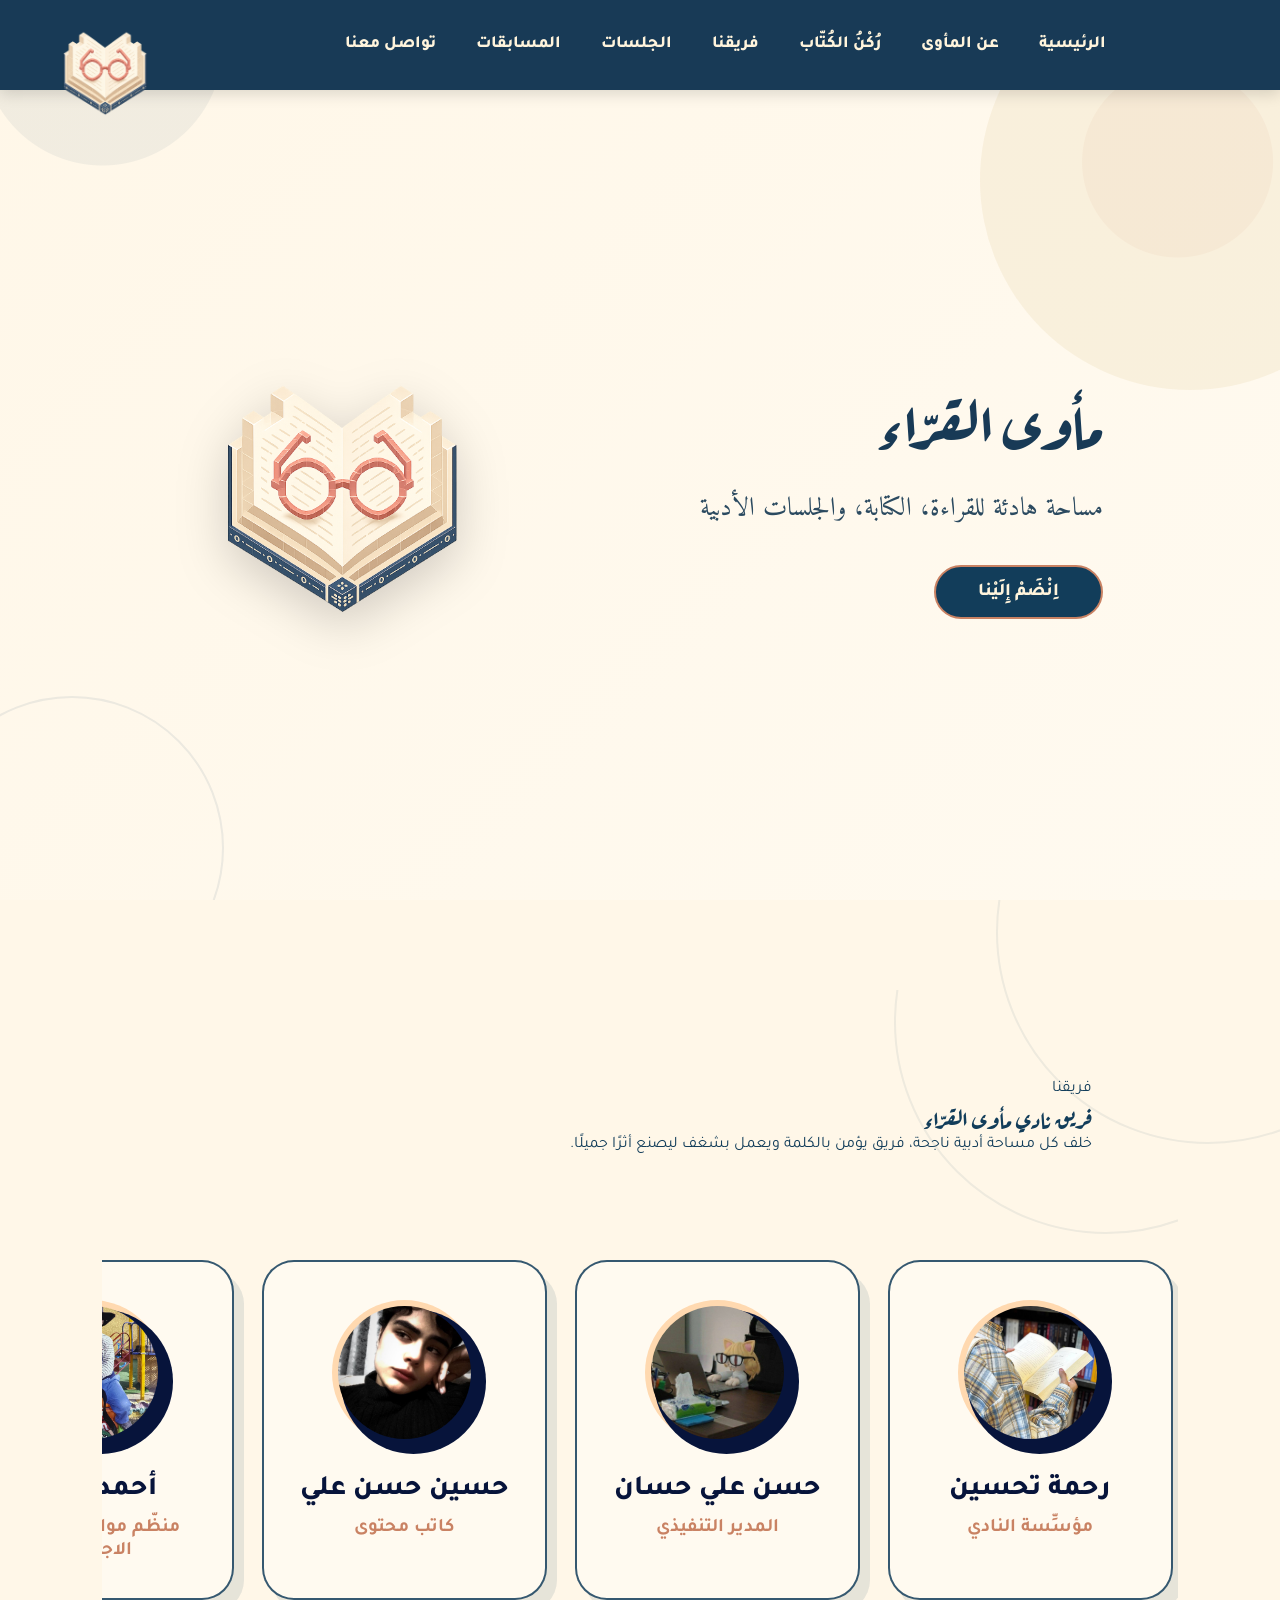
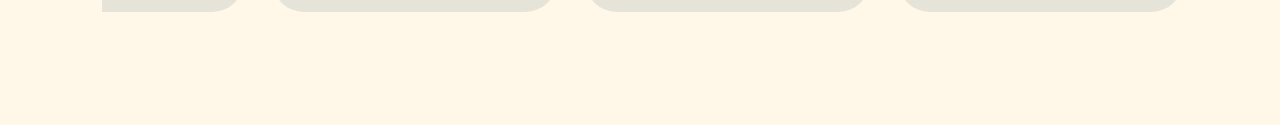
==== index.html @ 98de9f47 "Add files via upload" ====
<!DOCTYPE html>
<html lang="ar" dir="rtl">
<head>
  <meta charset="UTF-8">
  <meta name="viewport" content="width=device-width, initial-scale=1.0">
  <link rel="stylesheet" href="style.css">
  <link rel="icon" href="logo.png">
  <link href="https://fonts.googleapis.com/css2?family=Aref+Ruqaa:wght@400;700&display=swap" rel="stylesheet">
  <link href="https://fonts.googleapis.com/css2?family=Cairo:wght@500;700&display=swap" rel="stylesheet">
  <link href="https://fonts.googleapis.com/css2?family=Amiri:wght@400;700&display=swap" rel="stylesheet">
  <title>مأوى القرّاء</title>
</head>
<body>
<header>
  <img src="logo.png" alt="شعار مأوى القرّاء" class="logo">
  <nav class="nav">
    <a href="index.html">الرئيسية</a>
    <a href="about.html">عن المأوى</a>
    <a href="writers.html">رُكْنُ الكُتّاب</a>
    <a href="index.html#team">فريقنا</a>
    <a href="sessions.html">الجلسات</a>
    <a href="competitions.html">المسابقات</a>
    <a href="contact.html">تواصل معنا</a>
  </nav>
</header>
<section class="hero">
  <div class="hero-content">
    <h1>مأوى القرّاء</h1>
    <p>مساحة هادئة للقراءة، الكتابة، والجلسات الأدبية</p>
    <a href="join.html" class="hero-btn">اِنْضَمْ إِلَيْنا</a>
  </div>

  <img src="logo.png" alt="مأوى القراء" class="hero-logo">
</section>
<section class="team-section">
  <div class="team-section" id="team">
    <span>فريقنا</span>
    <h2>فريق نادي مأوى القرّاء</h2>
    <p>
      خلف كل مساحة أدبية ناجحة، فريق يؤمن بالكلمة ويعمل بشغف ليصنع أثرًا جميلًا.
    </p>
  </div>

  <div class="team-slider">

    <div class="team-card">
      <div class="team-img">
        <img src="founder.jpg" alt="عضو الفريق">
      </div>
      <h3>رحمة تحسين</h3>
      <p>مؤسِّسة النادي</p>
    </div>

    <div class="team-card">
      <div class="team-img">
        <img src="حسن.jpg" alt="عضو الفريق">
      </div>
      <h3>حسن علي حسان</h3>
      <p>المدير التنفيذي</p>
    </div>

    <div class="team-card">
      <div class="team-img">
        <img src="photo_2026-06-28_19-36-22.jpg" alt="عضو الفريق">
      </div>
      <h3>حسين حسن علي</h3>
      <p>كاتب محتوى </p>
    </div>

    <div class="team-card">
      <div class="team-img">
        <img src="احمد.jpg" alt="عضو الفريق">
      </div>
      <h3>أحمد قتيبة </h3>
      <p>منظّم مواقع التواصل الاجتماعي </p>
    </div>

    
        <div class="team-card">
 <div class="team-img"><img src="دانة.jpg" alt="عضو الفريق"></div>
      <h3>فاطمة علي</h3>
      <p>مصممة جرافيك</p>
    </div>
        
        <div class="team-card">
 <div class="team-img"><img src="دانة.jpg" alt="عضو الفريق"></div>
      <h3>حسن المندلاوي</h3>
      <p>مسؤول الدراسات والمحتوى</p>
    </div>
        <div class="team-card">
 <div class="team-img"><img src="دانة.jpg" alt="عضو الفريق"></div>
      <h3>دانةحسام</h3>
      <p>كاتبة </p>
    </div>



  </div>
</section>
</body>
</html>
---- style.css ----
@import url('https://fonts.googleapis.com/css2?family=Aref+Ruqaa:wght@400;700&family=Amiri:wght@400;700&family=Cairo:wght@400;600;700;800&family=Tajawal:wght@400;500;700;800&display=swap');

:root {
  --blue: #123d5a;
  --blue-dark: #0f3048;
  --blue-header: #183a56;
  --cream: #fff7e8;
  --cream-light: #fffaf0;
  --cream-text: #fff4dc;
  --gold: #f4e6c8;
  --peach: #c98263;
  --peach-light: #d89a7a;
  --text: #2b4a60;
  --border: rgba(201, 130, 99, 0.35);
  --shadow: rgba(18, 61, 90, 0.12);
}

* {
  margin: 0;
  padding: 0;
  box-sizing: border-box;
}

html {
  scroll-behavior: smooth;
}

body {
  background-color: var(--cream);
  color: var(--blue);
  direction: rtl;
  font-family: 'Tajawal', sans-serif;
}

body,
input,
select,
textarea,
button,
a {
  font-family: 'Tajawal', sans-serif;
}

h1,
h2,
h3,
.writers-card h2,
.published-writings h2,
.writing-card h3 {
  font-family: 'Aref Ruqaa', serif;
}

a {
  text-decoration: none;
}

img {
  max-width: 100%;
  display: block;
}

header {
  width: 100%;
  height: 90px;
  background-color: var(--blue-header);
  display: flex;
  align-items: center;
  justify-content: center;
  position: relative;
  box-shadow: 0 4px 14px rgba(0, 0, 0, 0.14);
  overflow: visible;
  z-index: 20;
}

.logo {
  width: 140px;
  height: auto;
  position: absolute;
  left: 55px;
  top: 15px;
  z-index: 10;
}

.nav {
  display: flex;
  align-items: center;
  justify-content: center;
  gap: 70px;
}

.nav a {
  color: var(--cream-text);
  font-size: 18px;
  font-weight: 800;
  transition: 0.3s ease;
}

.nav a:hover,
.nav a:focus {
  color: #d98b6f;
  transform: translateY(-3px);
  outline: none;
}

.nav button:focus {
  border: 2px solid var(--peach-light);
  outline: none;
}

.hero {
  min-height: calc(100vh - 90px);
  background: linear-gradient(135deg, #f8f0e3, #fff9ee);
  display: flex;
  align-items: center;
  justify-content: space-around;
  gap: 45px;
  direction: rtl;
  position: relative;
  overflow: hidden;
  padding: 60px 8%;
}

.hero::before {
  content: '';
  position: absolute;
  width: 420px;
  height: 420px;
  background-color: rgba(232, 214, 176, 0.28);
  border-radius: 50%;
  top: -120px;
  right: -120px;
}

.hero::after {
  content: '';
  position: absolute;
  width: 300px;
  height: 300px;
  border: 2px solid rgba(24, 58, 86, 0.08);
  border-radius: 50%;
  bottom: -100px;
  left: -80px;
}

.hero-content {
  position: relative;
  z-index: 2;
  text-align: right;
}

.hero-content h1 {
  color: var(--blue-header);
  font-size: 62px;
  margin-bottom: 18px;
}

.hero-content p {
  color: var(--text);
  font-family: 'Amiri', serif;
  font-size: 26px;
  font-weight: 400;
  line-height: 1.8;
  margin-bottom: 32px;
}

.hero-content button,
.hero-btn {
  display: inline-block;
  background-color: var(--blue);
  color: var(--cream-text);
  border: 2px solid var(--peach);
  padding: 14px 42px;
  border-radius: 30px;
  font-size: 18px;
  font-weight: 800;
  cursor: pointer;
  transition: 0.3s ease;
}

.hero-content button:hover,
.hero-btn:hover {
  background-color: var(--blue-dark);
  transform: translateY(-3px);
}

.hero-logo {
  width: 330px;
  position: relative;
  z-index: 2;
  filter: drop-shadow(0 15px 25px rgba(0, 0, 0, 0.18));
}

.join-page,
.thanks-page {
  min-height: calc(100vh - 90px);
  background-color: var(--cream);
  display: flex;
  align-items: center;
  justify-content: center;
  padding: 70px 10%;
  direction: rtl;
  position: relative;
  overflow: hidden;
}

.join-card,
.thanks-card,
.writers-card {
  width: 100%;
  max-width: 780px;
  background-color: var(--cream-light);
  border: 2px solid var(--border);
  border-radius: 35px;
  padding: 55px 60px;
  text-align: center;
  box-shadow: 0 18px 45px var(--shadow);
  position: relative;
  z-index: 1;
}

.join-label,
.writers-label {
  display: inline-block;
  color: var(--peach);
  font-size: 22px;
  font-weight: 800;
  margin-bottom: 15px;
}

.join-card h1,
.writers-card h2 {
  color: var(--blue);
  font-size: 42px;
  margin-bottom: 18px;
}

.join-card p,
.form-note {
  color: var(--blue);
  font-size: 20px;
  line-height: 1.9;
  margin-bottom: 32px;
}

.join-form,
.writers-form {
  display: flex;
  flex-direction: column;
  gap: 18px;
}

.join-form input,
.join-form textarea,
.writers-form input,
.writers-form select,
.writers-form textarea {
  width: 100%;
  padding: 16px 20px;
  border: 2px solid var(--border);
  border-radius: 18px;
  background-color: #fff;
  color: var(--blue);
  font-size: 18px;
  outline: none;
  direction: rtl;
}

.join-form textarea,
.writers-form textarea {
  min-height: 150px;
  resize: vertical;
  line-height: 1.8;
}

.join-form input:focus,
.join-form textarea:focus,
.writers-form input:focus,
.writers-form select:focus,
.writers-form textarea:focus {
  border-color: var(--peach);
  box-shadow: 0 0 0 4px rgba(201, 130, 99, 0.12);
}

.join-form button,
.writers-form button,
.thanks-btn {
  align-self: center;
  display: inline-block;
  background-color: var(--blue);
  color: var(--cream-text);
  border: 2px solid var(--peach);
  padding: 14px 48px;
  border-radius: 30px;
  font-size: 20px;
  font-weight: 800;
  cursor: pointer;
  transition: 0.3s ease;
}

.join-form button:hover,
.writers-form button:hover,
.thanks-btn:hover {
  background-color: var(--blue-dark);
  transform: translateY(-3px);
  box-shadow: 0 8px 20px rgba(18, 61, 90, 0.15);
}

.thanks-page::before,
.about-hero::before {
  content: '';
  position: absolute;
  width: 420px;
  height: 420px;
  border-radius: 50%;
  background-color: rgba(238, 222, 190, 0.45);
  top: 40px;
  right: 80px;
  z-index: 0;
}

.thanks-page::after,
.about-hero::after {
  content: '';
  position: absolute;
  width: 320px;
  height: 320px;
  border: 3px solid rgba(18, 61, 90, 0.08);
  border-radius: 50%;
  bottom: 45px;
  left: 70px;
  z-index: 0;
}

.thanks-icon {
  width: 75px;
  height: 75px;
  margin: 0 auto 25px;
  background-color: var(--blue);
  color: var(--cream-text);
  border: 2px solid var(--peach);
  border-radius: 50%;
  display: flex;
  align-items: center;
  justify-content: center;
  font-size: 42px;
  font-weight: 800;
}

.thanks-card h1 {
  color: var(--blue);
  font-size: 44px;
  margin-bottom: 22px;
}

.thanks-card p {
  color: var(--blue);
  font-size: 23px;
  line-height: 2;
  margin-bottom: 35px;
}

.about-hero {
  min-height: calc(100vh - 90px);
  background-color: var(--cream);
  display: flex;
  align-items: center;
  justify-content: space-between;
  gap: 45px;
  padding: 80px 10%;
  direction: rtl;
  position: relative;
  overflow: hidden;
}

.about-text {
  width: 55%;
  position: relative;
  z-index: 1;
}

.about-text span,
.about-intro span {
  display: inline-block;
  color: var(--peach);
  font-size: 24px;
  font-weight: 800;
  margin-bottom: 18px;
}

.about-text h1 {
  color: var(--blue);
  font-size: 52px;
  line-height: 1.5;
  margin-bottom: 25px;
}

.about-text p {
  color: var(--blue);
  font-size: 24px;
  line-height: 2;
  max-width: 760px;
}

.about-image {
  width: 38%;
  display: flex;
  justify-content: center;
  position: relative;
  z-index: 1;
}

.about-image img {
  width: 360px;
  filter: drop-shadow(0 18px 30px rgba(18, 61, 90, 0.12));
}

.about-goals,
.published-writings,
.writers-form-section {
  background-color: var(--cream);
  padding: 70px 10% 100px;
  text-align: center;
  direction: rtl;
}

.about-goals h2,
.published-writings h2 {
  color: var(--blue);
  font-size: 44px;
  margin-bottom: 45px;
}

.goals-container,
.writings-list {
  display: grid;
  grid-template-columns: repeat(3, 1fr);
  gap: 28px;
}

.goal-card,
.writing-card,
.info-card,
.goal-box {
  background-color: var(--cream-light);
  border: 2px solid var(--border);
  border-radius: 28px;
  padding: 35px 28px;
  box-shadow: 0 14px 35px rgba(18, 61, 90, 0.10);
  transition: 0.3s ease;
}

.goal-card:hover,
.writing-card:hover,
.info-card:hover {
  transform: translateY(-7px);
  box-shadow: 0 20px 45px rgba(18, 61, 90, 0.14);
}

.goal-card h3,
.writing-type,
.writing-card small,
.info-card h2,
.goal-box h3 {
  color: var(--peach);
  font-weight: 800;
}

.goal-card h3,
.writing-card h3 {
  font-size: 28px;
  margin-bottom: 16px;
}

.goal-card p,
.writing-card p,
.info-card p,
.goal-box p {
  color: var(--blue);
  font-size: 19px;
  line-height: 1.9;
}

.about-page-new {
  background-color: var(--cream);
  color: var(--blue);
  direction: rtl;
  overflow: hidden;
}

.about-intro {
  min-height: calc(75vh - 90px);
  padding: 100px 12%;
  display: flex;
  flex-direction: column;
  justify-content: center;
  position: relative;
}

.about-intro::before {
  content: '';
  position: absolute;
  width: 520px;
  height: 520px;
  border-radius: 50%;
  background-color: rgba(238, 222, 190, 0.55);
  left: -120px;
  top: 40px;
}

.about-intro h1,
.about-intro p,
.about-intro span {
  position: relative;
  z-index: 1;
}

.about-intro h1 {
  max-width: 850px;
  font-size: 58px;
  line-height: 1.5;
  margin-bottom: 25px;
}

.about-intro p {
  max-width: 850px;
  font-size: 25px;
  line-height: 2;
}

.about-details {
  padding: 50px 10% 90px;
  display: grid;
  grid-template-columns: repeat(2, minmax(300px, 440px));
  justify-content: center;
  gap: 32px;
}

.info-card h2 {
  font-size: 32px;
  margin-bottom: 20px;
  text-align: center;
}

.info-card p {
  text-align: center;
}

.club-section {
  background-color: var(--blue);
  color: var(--cream-text);
  margin: 0 8%;
  border-radius: 40px;
  padding: 60px 70px;
  display: flex;
  align-items: center;
  justify-content: space-between;
  gap: 45px;
}

.club-text {
  width: 55%;
}

.club-text h2 {
  font-size: 42px;
  margin-bottom: 22px;
}

.club-text p {
  font-size: 22px;
  line-height: 2;
}

.club-points {
  width: 40%;
  display: grid;
  grid-template-columns: 1fr;
  gap: 16px;
}

.club-points p {
  background-color: rgba(255, 250, 240, 0.12);
  border: 1px solid rgba(255, 250, 240, 0.25);
  border-radius: 18px;
  padding: 16px 22px;
  font-size: 20px;
}

.goals-new {
  padding: 100px 10%;
  text-align: center;
}

.goals-new h2 {
  font-size: 46px;
  margin-bottom: 45px;
}

.goals-grid {
  display: grid;
  grid-template-columns: repeat(4, 1fr);
  gap: 22px;
}

.goal-box {
  padding: 32px 25px;
}

.goal-box h3 {
  font-size: 25px;
  margin-bottom: 16px;
}

.about-message {
  margin: 0 10% 100px;
  background-color: var(--cream-light);
  border-right: 8px solid var(--peach);
  border-radius: 28px;
  padding: 45px 55px;
  box-shadow: 0 16px 38px rgba(18, 61, 90, 0.10);
}

.about-message h2 {
  font-size: 38px;
  margin-bottom: 18px;
}

.about-message p {
  font-size: 23px;
  line-height: 2;
}

.founder-card {
  grid-column: 1 / -1;
  max-width: 980px;
  margin: 0 auto 45px;
  display: flex;
  align-items: center;
  justify-content: center;
  gap: 45px;
  padding: 45px 55px;
  text-align: right;
}

.founder-photo {
  width: 260px;
  height: 300px;
  flex-shrink: 0;
  border-radius: 30px;
  overflow: hidden;
  border: 3px solid var(--border);
  box-shadow: 0 14px 30px rgba(18, 61, 90, 0.14);
}

.founder-photo img {
  width: 100%;
  height: 100%;
  object-fit: cover;
  object-position: center;
}

.founder-text {
  max-width: 560px;
}

.founder-text h2 {
  color: var(--peach);
  font-size: 34px;
  margin-bottom: 20px;
}

.founder-text p {
  color: var(--blue);
  font-size: 21px;
  line-height: 2;
}

.published-writings {
  padding-top: 70px;
}

.published-writings h2 {
  margin-bottom: 12px;
}

.published-note {
  color: var(--peach);
  font-size: 21px;
  margin-bottom: 45px;
}

.writing-card {
  text-align: right;
}

.writing-type {
  display: inline-block;
  font-size: 18px;
  margin-bottom: 14px;
}

.writing-card p {
  margin-bottom: 20px;
  white-space: pre-line;
}

.writing-card small {
  font-size: 16px;
}

.writers-form-section {
  padding-bottom: 50px;
  display: flex;
  justify-content: center;
}

.writers-card {
  overflow: hidden;
}

.writers-card::before {
  content: '';
  position: absolute;
  width: 180px;
  height: 180px;
  border-radius: 50%;
  background-color: rgba(238, 222, 190, 0.35);
  top: -70px;
  right: -70px;
}

.writers-card > * {
  position: relative;
  z-index: 1;
}

@media (max-width: 1000px) {
  header {
    height: auto;
    min-height: 90px;
    padding: 18px 20px;
  }

  .logo {
    position: static;
    width: 115px;
    margin-left: 25px;
  }

  .nav {
    gap: 28px;
    flex-wrap: wrap;
  }

  .hero,
  .about-hero,
  .club-section,
  .founder-card {
    flex-direction: column;
    text-align: center;
  }

  .hero-content,
  .about-text {
    text-align: center;
  }

  .about-text,
  .about-image,
  .club-text,
  .club-points {
    width: 100%;
  }

  .goals-container,
  .writings-list,
  .goals-grid {
    grid-template-columns: repeat(2, 1fr);
  }
}

@media (max-width: 650px) {
  .nav {
    gap: 16px;
  }

  .nav a {
    font-size: 15px;
  }

  .hero-content h1,
  .about-intro h1 {
    font-size: 40px;
  }

  .hero-content p,
  .about-intro p,
  .about-text p,
  .thanks-card p {
    font-size: 19px;
  }

  .join-card,
  .thanks-card,
  .writers-card,
  .about-message,
  .club-section,
  .founder-card {
    padding: 35px 25px;
  }

  .goals-container,
  .writings-list,
  .goals-grid,
  .about-details {
    grid-template-columns: 1fr;
  }
}
.page-section {
  min-height: calc(100vh - 90px);
  background-color: #fff7e8;
  padding: 90px 10%;
  text-align: center;
  direction: rtl;
}

.section-label {
  display: inline-block;
  color: #c98263;
  font-size: 22px;
  font-weight: bold;
  margin-bottom: 16px;
}

.page-section h1,
.contact-card h1 {
  color: #123d5a;
  font-size: 48px;
  margin-bottom: 22px;
}

.page-section > p,
.contact-card p {
  color: #123d5a;
  font-size: 22px;
  line-height: 2;
  max-width: 850px;
  margin: 0 auto 45px;
}

.cards-grid {
  display: grid;
  grid-template-columns: repeat(3, 1fr);
  gap: 28px;
  margin-top: 35px;
}

.info-card {
  background-color: #fffaf0;
  border: 2px solid rgba(201, 130, 99, 0.35);
  border-radius: 28px;
  padding: 35px 28px;
  box-shadow: 0 14px 35px rgba(18, 61, 90, 0.10);
  transition: 0.3s;
}

.info-card:hover {
  transform: translateY(-7px);
}

.info-card h2 {
  color: #c98263;
  font-size: 30px;
  margin-bottom: 18px;
}

.info-card p {
  color: #123d5a;
  font-size: 20px;
  line-height: 1.9;
}

.contact-page {
  min-height: calc(100vh - 90px);
  background-color: #fff7e8;
  display: flex;
  justify-content: center;
  align-items: center;
  padding: 80px 10%;
  direction: rtl;
}

.contact-card {
  width: 100%;
  max-width: 760px;
  background-color: #fffaf0;
  border: 2px solid rgba(201, 130, 99, 0.35);
  border-radius: 35px;
  padding: 55px 60px;
  text-align: center;
  box-shadow: 0 18px 45px rgba(18, 61, 90, 0.12);
}

.contact-form {
  display: flex;
  flex-direction: column;
  gap: 18px;
}

.contact-form input,
.contact-form textarea {
  width: 100%;
  padding: 16px 20px;
  border: 2px solid rgba(201, 130, 99, 0.35);
  border-radius: 18px;
  background-color: #fff;
  color: #123d5a;
  font-size: 18px;
  outline: none;
  direction: rtl;
  font-family: 'Tajawal', sans-serif;
}

.contact-form textarea {
  min-height: 150px;
  resize: none;
  line-height: 1.8;
}

.contact-form input:focus,
.contact-form textarea:focus {
  border-color: #c98263;
  box-shadow: 0 0 0 4px rgba(201, 130, 99, 0.12);
}

.contact-form button {
  align-self: center;
  background-color: #123d5a;
  color: #fff4dc;
  border: 2px solid #c98263;
  padding: 14px 48px;
  border-radius: 30px;
  font-size: 20px;
  font-weight: bold;
  cursor: pointer;
  transition: 0.3s;
}

.contact-form button:hover {
  background-color: #0f3048;
  transform: translateY(-3px);
}

@media (max-width: 900px) {
  .cards-grid {
    grid-template-columns: 1fr;
  }

  .page-section h1,
  .contact-card h1 {
    font-size: 38px;
  }

  .page-section > p,
  .contact-card p {
    font-size: 20px;
  }
}
.empty-card {
  max-width: 720px;
  margin: 40px auto 0;
  background-color: #fffaf0;
  border: 2px solid rgba(201, 130, 99, 0.35);
  border-radius: 35px;
  padding: 55px 60px;
  text-align: center;
  box-shadow: 0 18px 45px rgba(18, 61, 90, 0.12);
}

.empty-card h2 {
  color: #123d5a;
  font-size: 34px;
  margin-bottom: 20px;
}

.empty-card p {
  color: #123d5a;
  font-size: 22px;
  line-height: 2;
}

.contact-links {
  display: flex;
  flex-direction: column;
  gap: 18px;
  margin-top: 35px;
  align-items: center;
}

.contact-links a {
  width: 100%;
  max-width: 430px;
  text-decoration: none;
  background-color: #123d5a;
  color: #fff4dc;
  border: 2px solid #c98263;
  border-radius: 28px;
  padding: 15px 25px;
  font-size: 20px;
  font-weight: bold;
  transition: 0.3s;
  font-family: 'Tajawal', sans-serif;
}

.contact-links a:hover {
  background-color: #0f3048;
  transform: translateY(-3px);
  box-shadow: 0 8px 20px rgba(18, 61, 90, 0.15);
}
.team-section {
  background-color: #fff7e8;
  padding: 90px 8%;
  direction: rtl;
  overflow: hidden;
}

.team-heading {
  text-align: center;
  margin-bottom: 55px;
}

.team-heading span {
  display: inline-block;
  color: #c98263;
  font-size: 22px;
  font-weight: 800;
  margin-bottom: 12px;
}

.team-heading h2 {
  color: #123d5a;
  font-size: 48px;
  margin-bottom: 15px;
  font-family: 'Aref Ruqaa', serif;
}

.team-heading p {
  color: #2b4a60;
  font-size: 21px;
  line-height: 1.9;
  max-width: 720px;
  margin: 0 auto;
}

.team-slider {
  display: flex;
  gap: 28px;
  overflow-x: auto;
  scroll-snap-type: x mandatory;
  padding: 15px 5px 35px;
}

.team-slider::-webkit-scrollbar {
  height: 8px;
}

.team-slider::-webkit-scrollbar-track {
  background-color: rgba(18, 61, 90, 0.08);
  border-radius: 20px;
}

.team-slider::-webkit-scrollbar-thumb {
  background-color: #c98263;
  border-radius: 20px;
}

.team-card {
  min-width: 285px;
  background-color: #fffaf0;
  border: 2px solid rgba(18, 61, 90, 0.85);
  border-radius: 32px;
  padding: 38px 25px 35px;
  text-align: center;
  box-shadow: 10px 12px 0 rgba(18, 61, 90, 0.10);
  scroll-snap-align: center;
  transition: 0.3s ease;
}

.team-card:hover {
  transform: translateY(-8px);
  box-shadow: 12px 16px 0 rgba(18, 61, 90, 0.13);
}

.team-img {
  width: 145px;
  height: 145px;
  margin: 0 auto 28px;
  border-radius: 50%;
  padding: 6px;
  background-color: #ffd9b0;
  position: relative;
}

.team-img::after {
  content: "";
  position: absolute;
  width: 100%;
  height: 100%;
  background-color: #07143b;
  border-radius: 50%;
  right: -9px;
  bottom: -9px;
  z-index: 0;
}

.team-img img {
  width: 100%;
  height: 100%;
  object-fit: cover;
  object-position: center;
  border-radius: 50%;
  position: relative;
  z-index: 1;
}

.empty-photo {
  background: linear-gradient(135deg, #ffe2b6, #e26f58);
}

.empty-photo::before {
  content: "";
  width: 100%;
  height: 100%;
  background-color: #e96b56;
  border-radius: 50%;
  display: block;
  position: relative;
  z-index: 1;
}

.team-card h3 {
  color: #07143b;
  font-size: 28px;
  margin-bottom: 10px;
  font-family: 'Tajawal', sans-serif;
  font-weight: 800;
}

.team-card p {
  color: #c98263;
  font-size: 19px;
  font-weight: 700;
}

@media (max-width: 768px) {
  .team-section {
    padding: 70px 6%;
  }

  .team-heading h2 {
    font-size: 38px;
  }

  .team-card {
    min-width: 250px;
  }

  .team-img {
    width: 125px;
    height: 125px;
  }
}
/* خلفية موحدة لكل صفحات الموقع */
body {
  background-color: #fff7e8;
  background-image:
    radial-gradient(circle at 8% 5%, rgba(18, 61, 90, 0.06) 0 120px, transparent 121px),
    radial-gradient(circle at 92% 18%, rgba(201, 130, 99, 0.08) 0 95px, transparent 96px),
    linear-gradient(135deg, #fff7e8, #fffaf0);
  background-attachment: fixed;
}

/* نخلي السكشنات تاخذ نفس الخلفية وما تختلف */
.hero,
.about-page-new,
.about-intro,
.about-details,
.goals-new,
.page-section,
.contact-page,
.join-page,
.thanks-page,
.writers-form-section,
.published-writings,
.team-section {
  background: transparent !important;
}

/* زخرفة ناعمة موحدة للصفحات الداخلية */
.page-section,
.contact-page,
.join-page,
.thanks-page,
.writers-form-section,
.published-writings,
.about-intro,
.team-section {
  position: relative;
  overflow: hidden;
}

.page-section::before,
.contact-page::before,
.join-page::before,
.thanks-page::before,
.writers-form-section::before,
.published-writings::before,
.about-intro::before,
.team-section::before {
  content: "";
  position: absolute;
  width: 420px;
  height: 420px;
  border: 2px solid rgba(18, 61, 90, 0.07);
  border-radius: 50%;
  top: -180px;
  right: -140px;
  z-index: 0;
}

.page-section > *,
.contact-page > *,
.join-page > *,
.thanks-page > *,
.writers-form-section > *,
.published-writings > *,
.about-intro > *,
.team-section > * {
  position: relative;
  z-index: 1;
}
.team-icon-link {
  width: 42px;
  height: 42px;
  background-color: #fff4dc;
  color: #123d5a !important;
  border: 2px solid #c98263;
  border-radius: 50%;
  display: flex;
  align-items: center;
  justify-content: center;
  font-size: 22px !important;
  transition: 0.3s ease;
}

.team-icon-link:hover {
  background-color: #c98263;
  color: #fff4dc !important;
  transform: translateY(-3px);
}
.logo {
  width: 120px;
  height: auto;
  position: absolute;
  left: 45px;
  top: 12px;
  z-index: 10;
}

.nav {
  display: flex;
  gap: 40px;
  align-items: center;
  justify-content: center;
  padding-left: 170px;
}

.nav a {
  font-size: 17px;
  font-weight: 800;
}
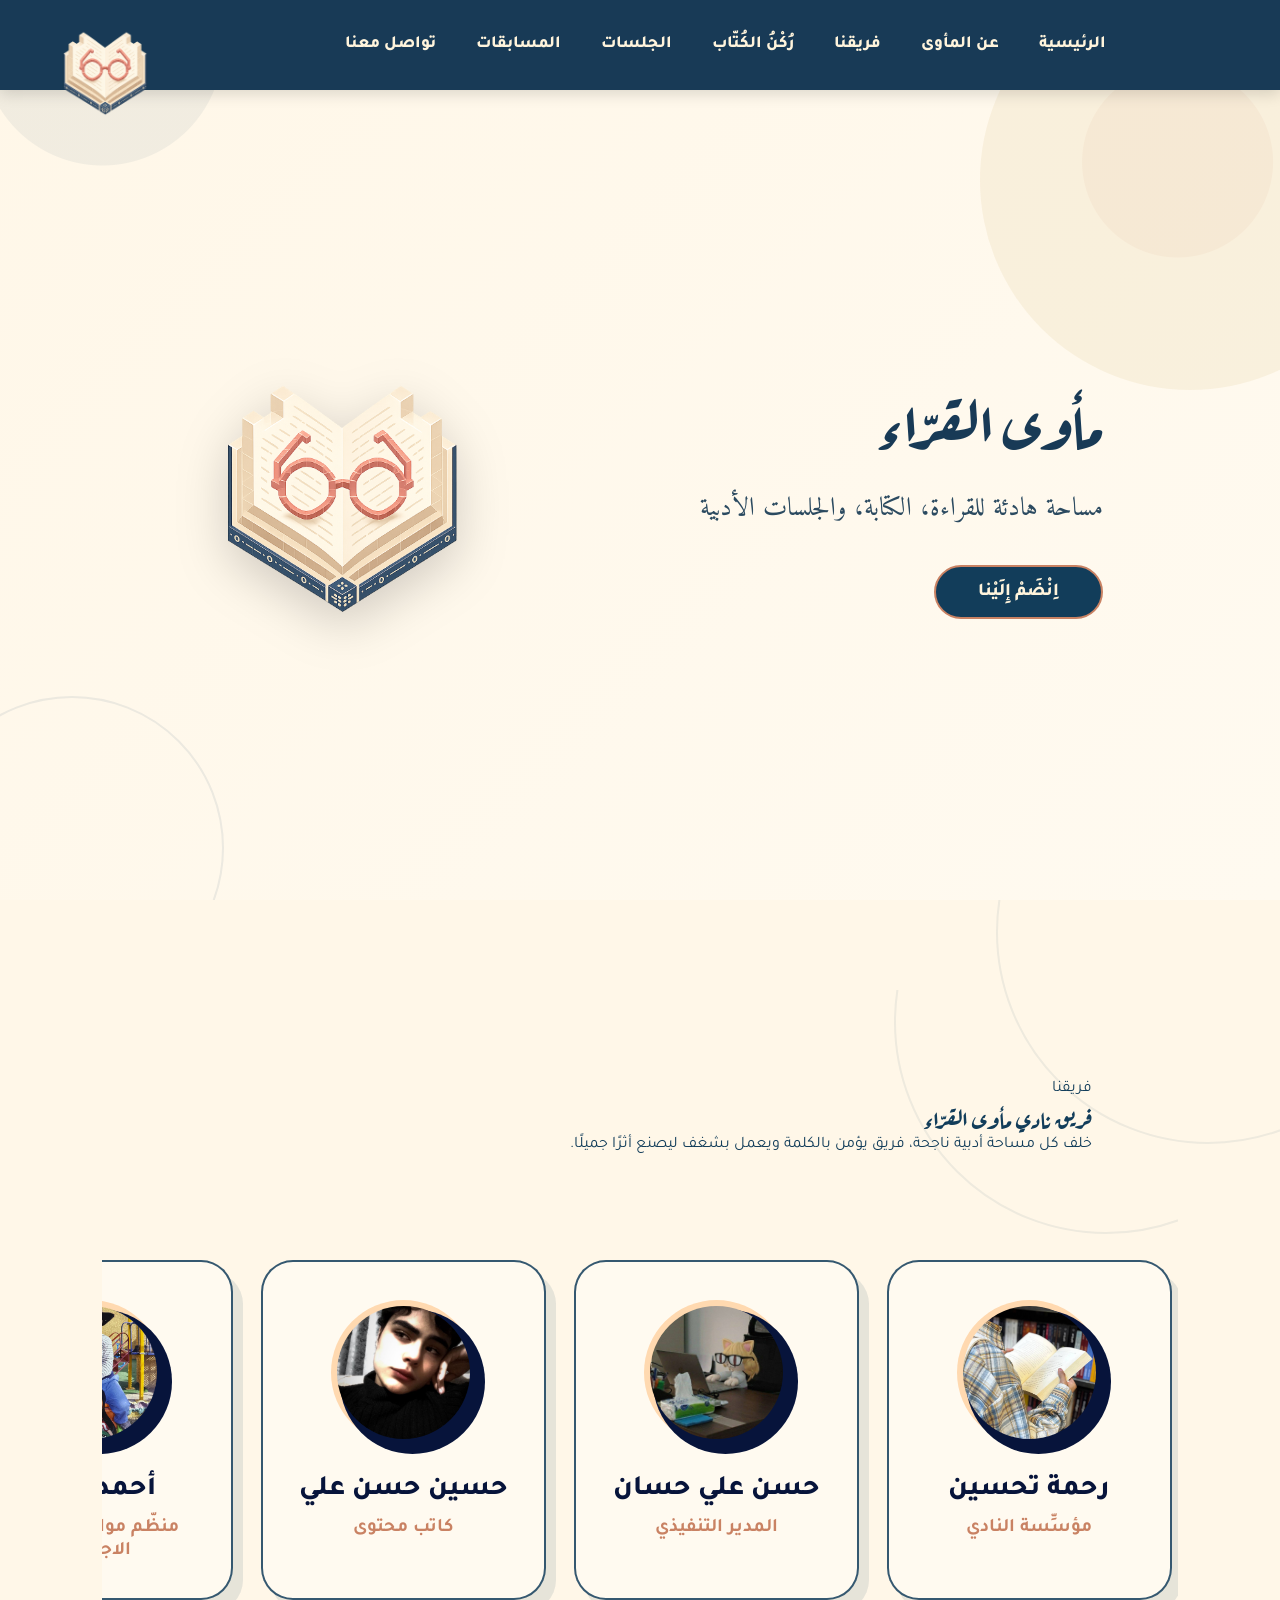
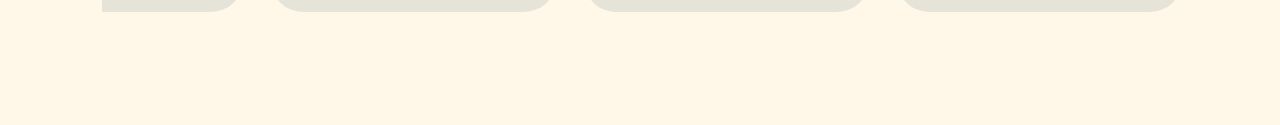
==== commit 2277b8b9: "Implement menu toggle for navigation Added a menu toggle button and corresponding JavaScript functio" ====
--- a/index.html
+++ b/index.html
@@ -13,11 +13,16 @@
 <body>
 <header>
   <img src="logo.png" alt="شعار مأوى القرّاء" class="logo">
-  <nav class="nav">
+
+  <button class="menu-toggle" id="menuToggle" aria-label="فتح القائمة">
+    ☰
+  </button>
+
+  <nav class="nav" id="navMenu">
     <a href="index.html">الرئيسية</a>
     <a href="about.html">عن المأوى</a>
+    <a href="#team">فريقنا</a>
     <a href="writers.html">رُكْنُ الكُتّاب</a>
-    <a href="index.html#team">فريقنا</a>
     <a href="sessions.html">الجلسات</a>
     <a href="competitions.html">المسابقات</a>
     <a href="contact.html">تواصل معنا</a>
@@ -97,5 +102,23 @@
 
   </div>
 </section>
+  <script>
+  const menuToggle = document.getElementById("menuToggle");
+  const navMenu = document.getElementById("navMenu");
+
+  menuToggle.addEventListener("click", function () {
+    navMenu.classList.toggle("active");
+  });
+</script>
+  <script>
+  const menuToggle = document.getElementById("menuToggle");
+  const navMenu = document.getElementById("navMenu");
+
+  if (menuToggle && navMenu) {
+    menuToggle.addEventListener("click", function () {
+      navMenu.classList.toggle("active");
+    });
+  }
+</script>
 </body>
 </html>
--- a/style.css
+++ b/style.css
@@ -1278,4 +1278,107 @@
 .nav a {
   font-size: 17px;
   font-weight: 800;
-}+}
+.menu-toggle {
+  display: none;
+}
+
+@media (max-width: 768px) {
+  header {
+    height: 82px;
+    min-height: 82px;
+    padding: 0 22px;
+    justify-content: space-between;
+  }
+
+  .logo {
+    position: static;
+    width: 95px;
+    margin: 0;
+  }
+
+  .menu-toggle {
+    display: flex;
+    width: 46px;
+    height: 46px;
+    border: 2px solid #c98263;
+    border-radius: 14px;
+    background-color: #fff4dc;
+    color: #123d5a;
+    align-items: center;
+    justify-content: center;
+    font-size: 28px;
+    font-weight: bold;
+    cursor: pointer;
+  }
+
+  .nav {
+    position: absolute;
+    top: 82px;
+    right: 0;
+    width: 100%;
+    background-color: #183a56;
+    display: none;
+    flex-direction: column;
+    gap: 0;
+    padding: 18px 0;
+    z-index: 999;
+    box-shadow: 0 12px 25px rgba(18, 61, 90, 0.18);
+  }
+
+  .nav.active {
+    display: flex;
+  }
+
+  .nav a {
+    width: 100%;
+    text-align: center;
+    padding: 14px 0;
+    font-size: 18px;
+  }
+
+  .nav a:hover {
+    transform: none;
+    background-color: rgba(255, 244, 220, 0.08);
+  }
+
+  .hero {
+    min-height: calc(100vh - 82px);
+    padding: 55px 8% 70px;
+    flex-direction: column;
+    justify-content: center;
+    text-align: center;
+  }
+
+  .hero-content {
+    text-align: center;
+  }
+
+  .hero-content h1 {
+    font-size: 42px;
+  }
+
+  .hero-content p {
+    font-size: 20px;
+    line-height: 1.8;
+  }
+
+  .hero-logo {
+    width: 210px;
+  }
+}
+/* إصلاح لون الهيدر */
+header {
+  background: #183a56 !important;
+  background-color: #183a56 !important;
+  background-image: none !important;
+}
+
+/* إصلاح لون قائمة الموبايل */
+@media (max-width: 768px) {
+  .nav {
+    background: #183a56 !important;
+    background-color: #183a56 !important;
+    background-image: none !important;
+  }
+}
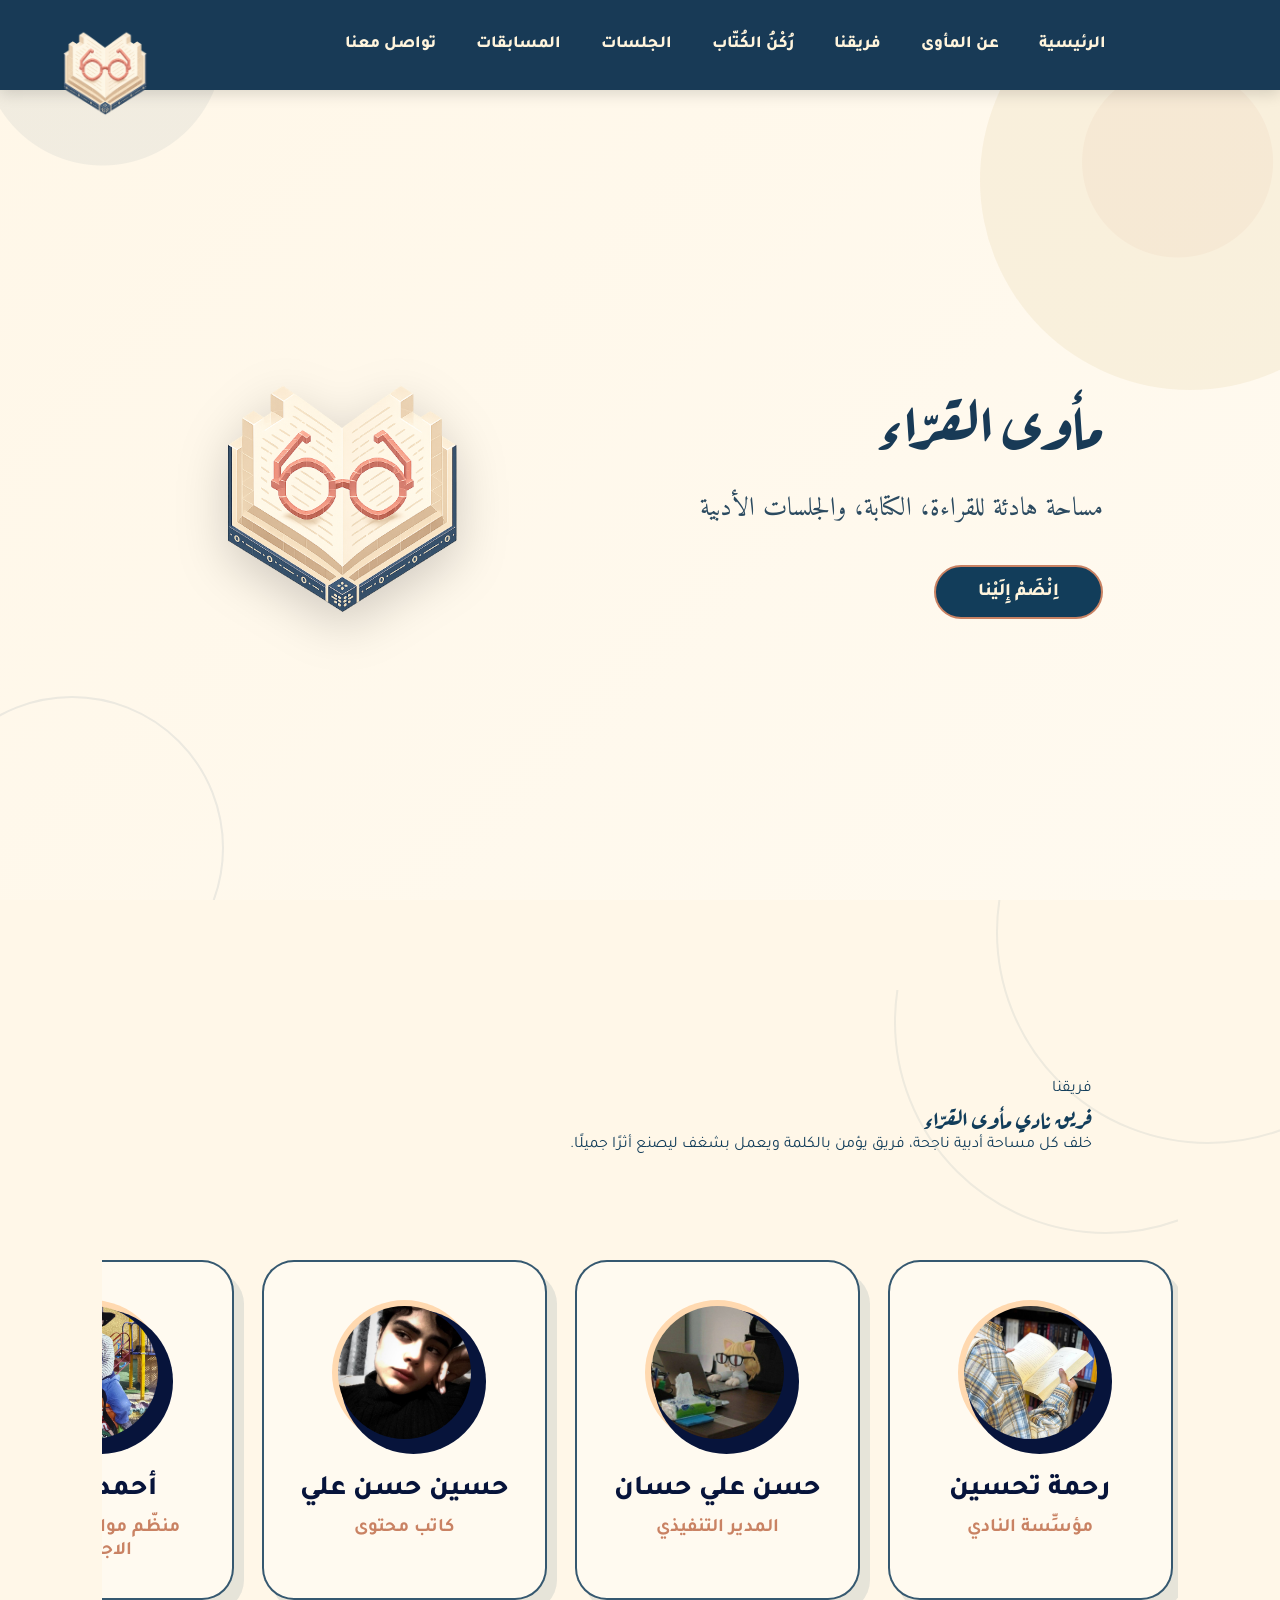
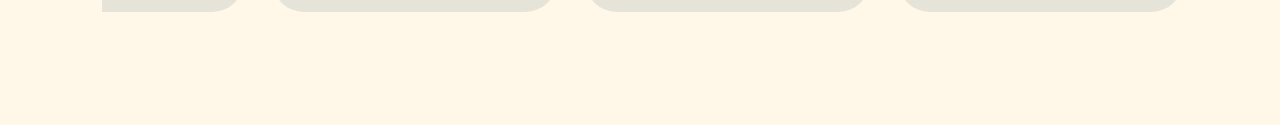
==== commit 86e6383e: "Add menu toggle functionality to navigation" ====
--- a/index.html
+++ b/index.html
@@ -120,5 +120,15 @@
     });
   }
 </script>
+  <script>
+  const menuToggle = document.getElementById("menuToggle");
+  const navMenu = document.getElementById("navMenu");
+
+  if (menuToggle && navMenu) {
+    menuToggle.addEventListener("click", function () {
+      navMenu.classList.toggle("active");
+    });
+  }
+</script>
 </body>
 </html>
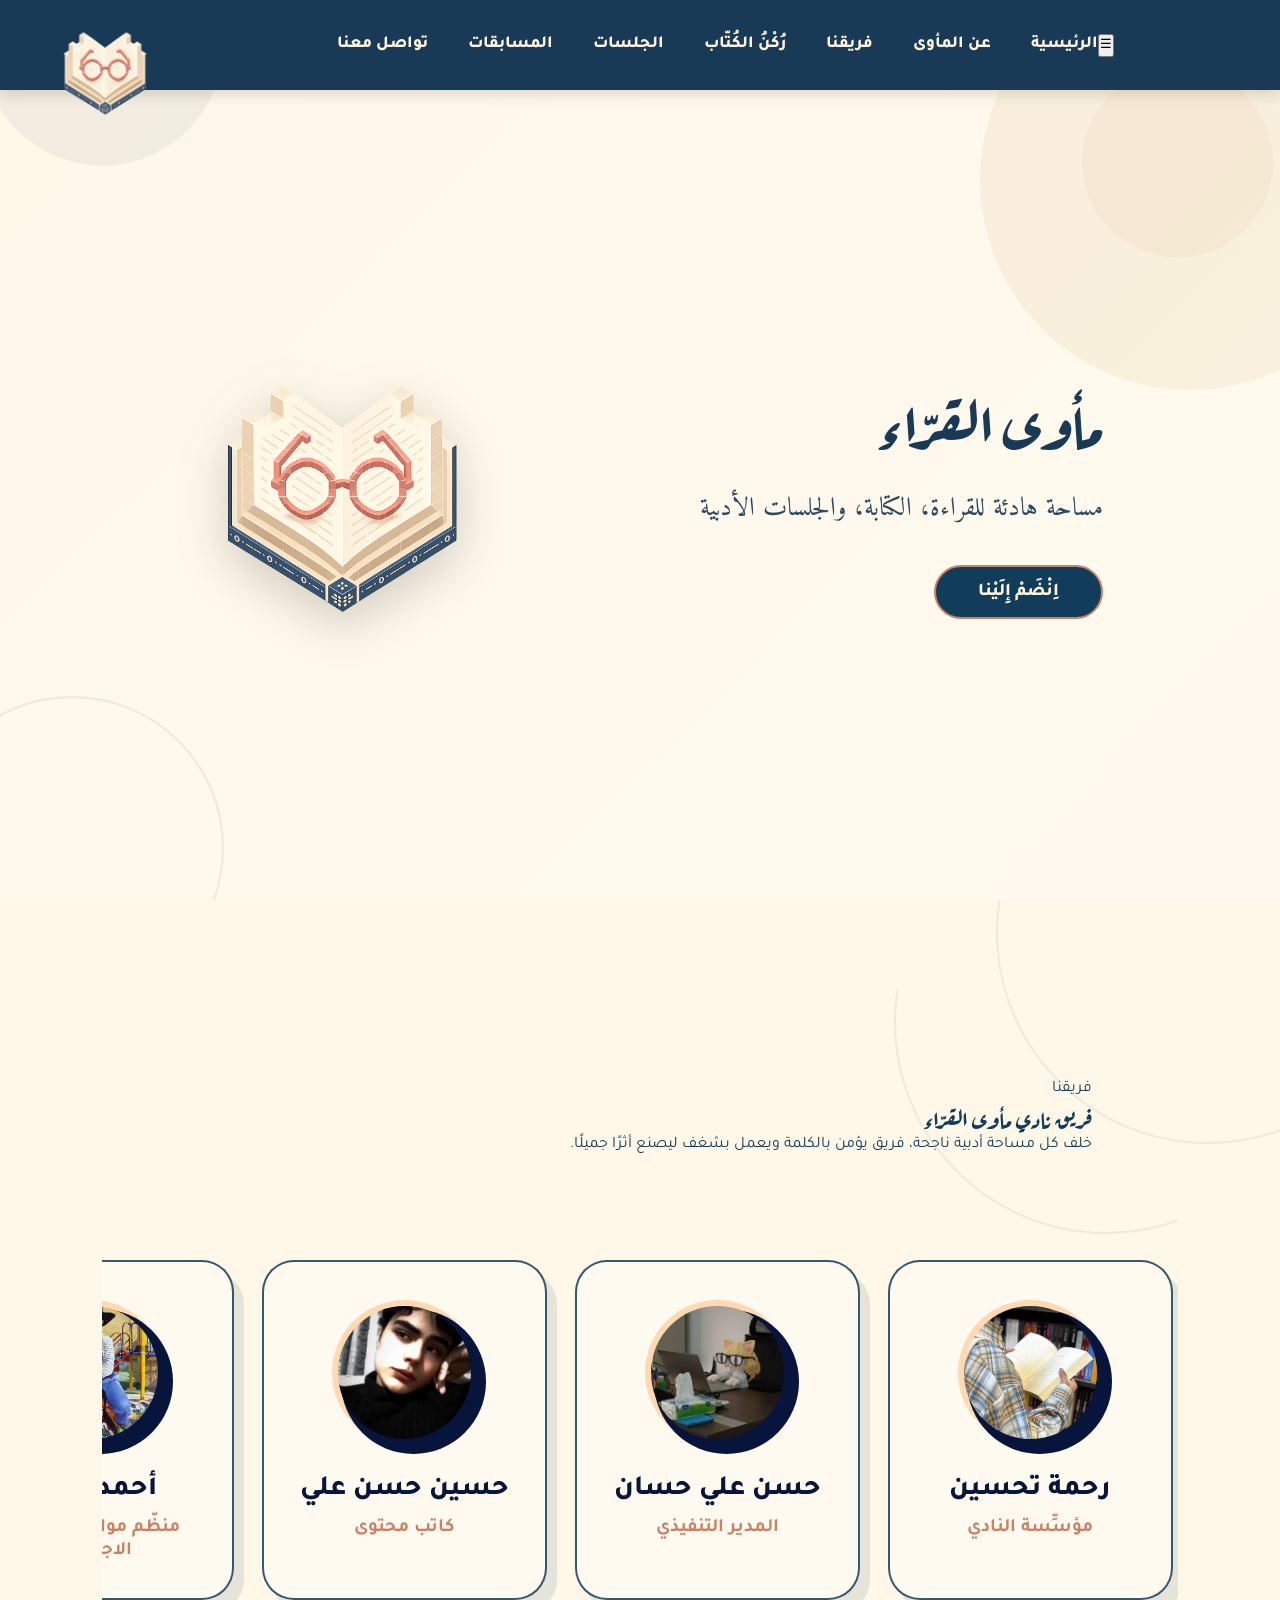
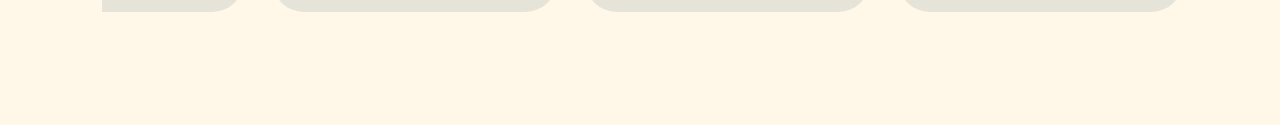
==== commit f5a23398: "Add files via upload" ====
--- a/index.html
+++ b/index.html
@@ -14,14 +14,12 @@
 <header>
   <img src="logo.png" alt="شعار مأوى القرّاء" class="logo">
 
-  <button class="menu-toggle" id="menuToggle" aria-label="فتح القائمة">
-    ☰
-  </button>
+  <button class="menu-toggle" id="menuToggle">☰</button>
 
   <nav class="nav" id="navMenu">
     <a href="index.html">الرئيسية</a>
     <a href="about.html">عن المأوى</a>
-    <a href="#team">فريقنا</a>
+    <a href="about.html#team">فريقنا</a>
     <a href="writers.html">رُكْنُ الكُتّاب</a>
     <a href="sessions.html">الجلسات</a>
     <a href="competitions.html">المسابقات</a>
@@ -102,33 +100,5 @@
 
   </div>
 </section>
-  <script>
-  const menuToggle = document.getElementById("menuToggle");
-  const navMenu = document.getElementById("navMenu");
-
-  menuToggle.addEventListener("click", function () {
-    navMenu.classList.toggle("active");
-  });
-</script>
-  <script>
-  const menuToggle = document.getElementById("menuToggle");
-  const navMenu = document.getElementById("navMenu");
-
-  if (menuToggle && navMenu) {
-    menuToggle.addEventListener("click", function () {
-      navMenu.classList.toggle("active");
-    });
-  }
-</script>
-  <script>
-  const menuToggle = document.getElementById("menuToggle");
-  const navMenu = document.getElementById("navMenu");
-
-  if (menuToggle && navMenu) {
-    menuToggle.addEventListener("click", function () {
-      navMenu.classList.toggle("active");
-    });
-  }
-</script>
 </body>
 </html>
--- a/style.css
+++ b/style.css
@@ -1278,107 +1278,4 @@
 .nav a {
   font-size: 17px;
   font-weight: 800;
-}
-.menu-toggle {
-  display: none;
-}
-
-@media (max-width: 768px) {
-  header {
-    height: 82px;
-    min-height: 82px;
-    padding: 0 22px;
-    justify-content: space-between;
-  }
-
-  .logo {
-    position: static;
-    width: 95px;
-    margin: 0;
-  }
-
-  .menu-toggle {
-    display: flex;
-    width: 46px;
-    height: 46px;
-    border: 2px solid #c98263;
-    border-radius: 14px;
-    background-color: #fff4dc;
-    color: #123d5a;
-    align-items: center;
-    justify-content: center;
-    font-size: 28px;
-    font-weight: bold;
-    cursor: pointer;
-  }
-
-  .nav {
-    position: absolute;
-    top: 82px;
-    right: 0;
-    width: 100%;
-    background-color: #183a56;
-    display: none;
-    flex-direction: column;
-    gap: 0;
-    padding: 18px 0;
-    z-index: 999;
-    box-shadow: 0 12px 25px rgba(18, 61, 90, 0.18);
-  }
-
-  .nav.active {
-    display: flex;
-  }
-
-  .nav a {
-    width: 100%;
-    text-align: center;
-    padding: 14px 0;
-    font-size: 18px;
-  }
-
-  .nav a:hover {
-    transform: none;
-    background-color: rgba(255, 244, 220, 0.08);
-  }
-
-  .hero {
-    min-height: calc(100vh - 82px);
-    padding: 55px 8% 70px;
-    flex-direction: column;
-    justify-content: center;
-    text-align: center;
-  }
-
-  .hero-content {
-    text-align: center;
-  }
-
-  .hero-content h1 {
-    font-size: 42px;
-  }
-
-  .hero-content p {
-    font-size: 20px;
-    line-height: 1.8;
-  }
-
-  .hero-logo {
-    width: 210px;
-  }
-}
-/* إصلاح لون الهيدر */
-header {
-  background: #183a56 !important;
-  background-color: #183a56 !important;
-  background-image: none !important;
-}
-
-/* إصلاح لون قائمة الموبايل */
-@media (max-width: 768px) {
-  .nav {
-    background: #183a56 !important;
-    background-color: #183a56 !important;
-    background-image: none !important;
-  }
-}
+}
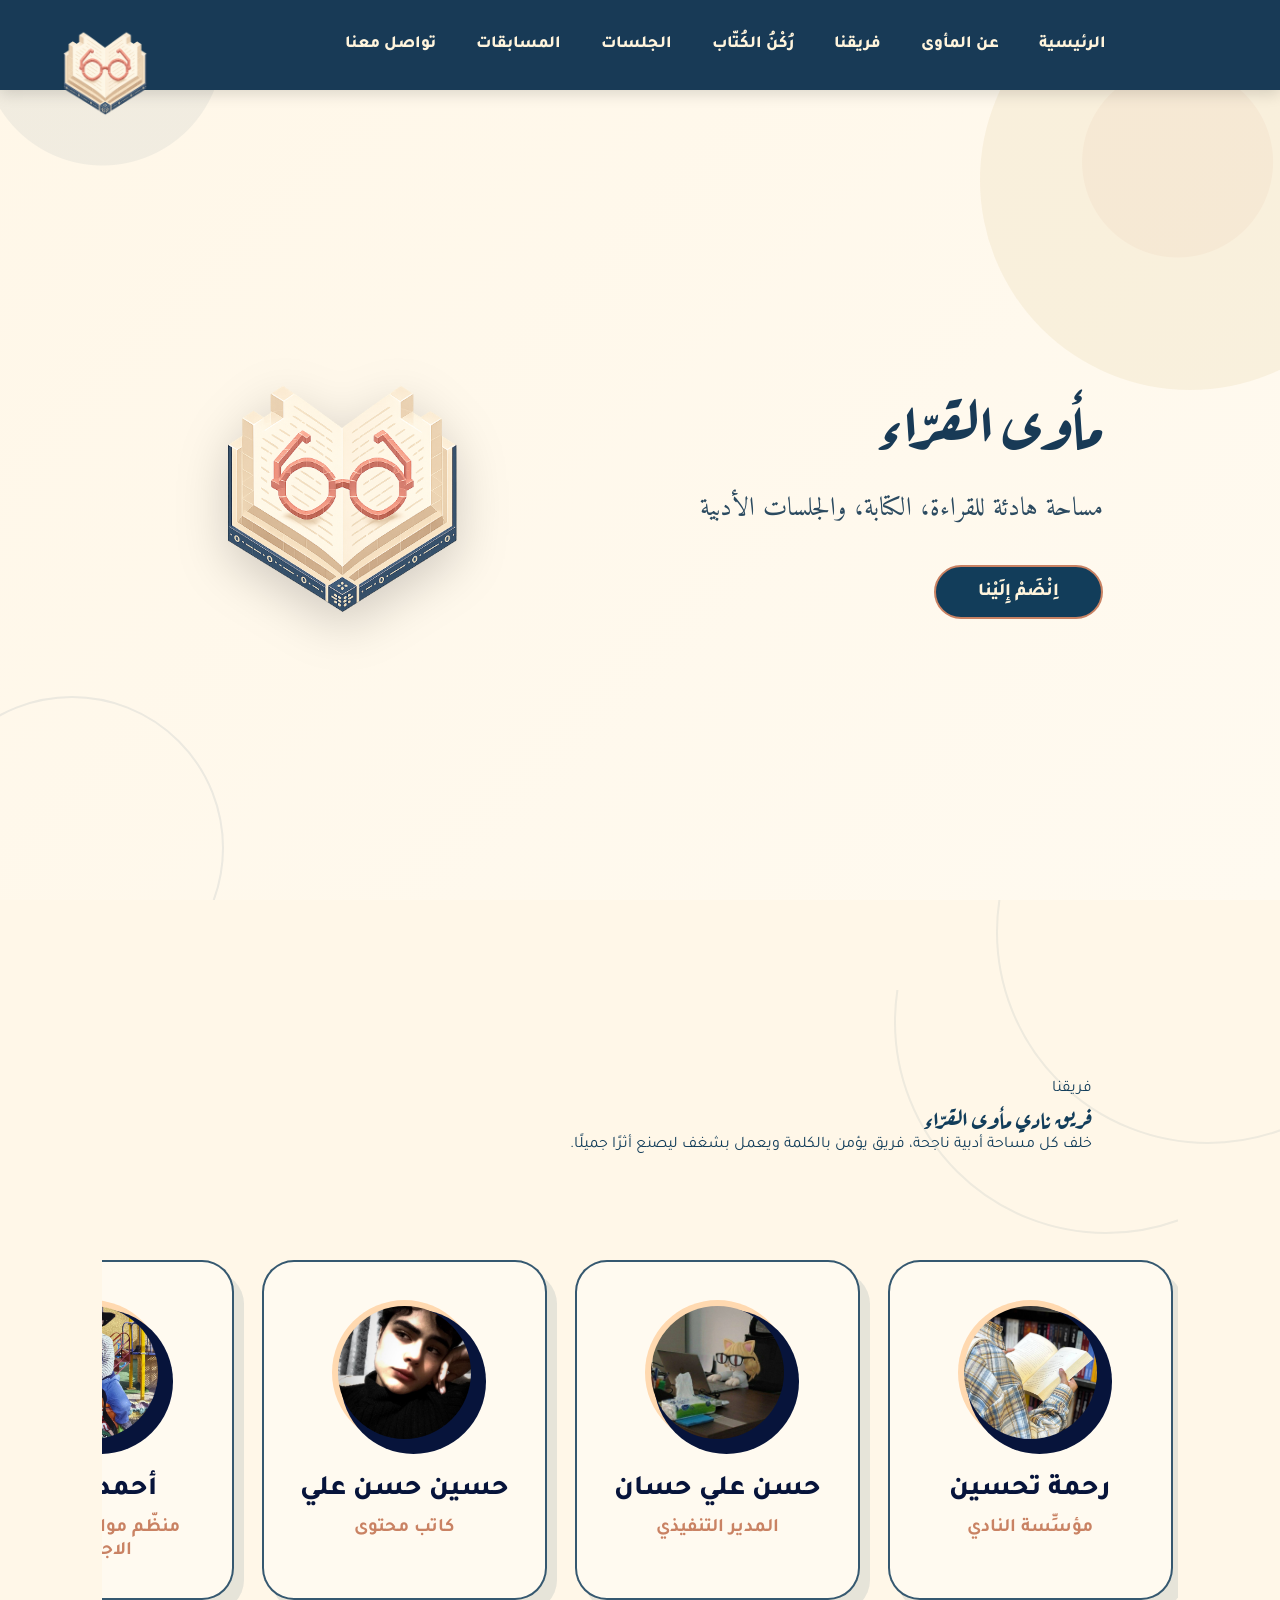
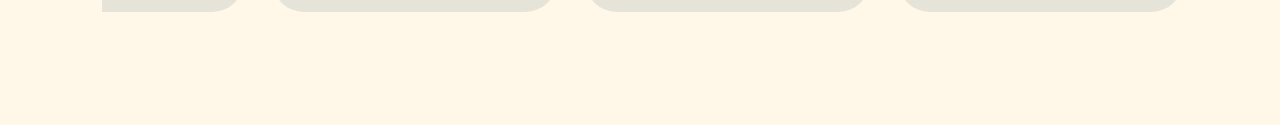
==== commit 5c6d850b: "Update index.html" ====
--- a/index.html
+++ b/index.html
@@ -13,13 +13,10 @@
 <body>
 <header>
   <img src="logo.png" alt="شعار مأوى القرّاء" class="logo">
-
-  <button class="menu-toggle" id="menuToggle">☰</button>
-
   <nav class="nav" id="navMenu">
     <a href="index.html">الرئيسية</a>
     <a href="about.html">عن المأوى</a>
-    <a href="about.html#team">فريقنا</a>
+    <a href="index.html#team">فريقنا</a>
     <a href="writers.html">رُكْنُ الكُتّاب</a>
     <a href="sessions.html">الجلسات</a>
     <a href="competitions.html">المسابقات</a>
